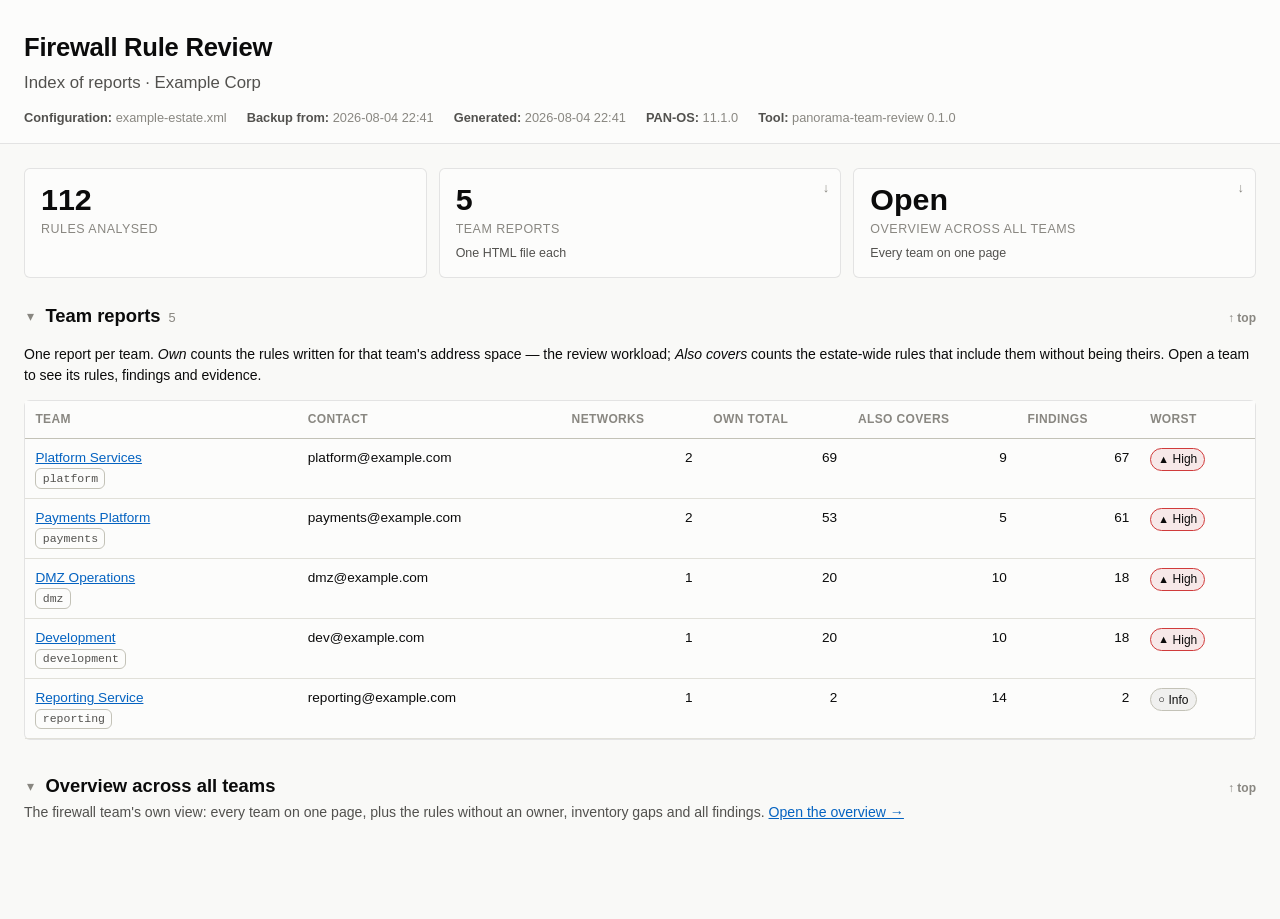
==== example/reports/index.html @ cd625370 "Write an index.html linking the HTML reports When HTML is among the output formats, a run now also w" ====
<!doctype html>
<html lang="en">
<head>
<meta charset="utf-8">
<meta name="viewport" content="width=device-width, initial-scale=1">
<title>Firewall Rule Review — Index</title>
<style>/* Report styling.
 *
 * Colour is used for status only, never as the sole carrier of meaning: every
 * severity and direction badge pairs its colour with an icon and a word, so the
 * report stays readable in greyscale print, in forced-colours mode, and for
 * readers with colour vision deficiency.
 *
 * Status steps and ink tokens follow a validated palette; both light and dark
 * are stepped deliberately rather than flipped.
 */

:root {
  --surface: #fcfcfb;
  --plane: #f9f9f7;
  --ink: #0b0b0b;
  --ink-secondary: #52514e;
  --ink-muted: #898781;
  --grid: #e1e0d9;
  --baseline: #c3c2b7;
  --border: rgba(11, 11, 11, 0.10);

  --status-critical: #d03b3b;
  --status-serious: #ec835a;
  --status-warning: #fab219;
  --status-good: #0ca30c;

  --tint-critical: rgba(208, 59, 59, 0.10);
  --tint-serious: rgba(236, 131, 90, 0.12);
  --tint-warning: rgba(250, 178, 25, 0.14);
  --tint-neutral: rgba(137, 135, 129, 0.10);

  --accent: #1f3864;
  --link: #0563c1;

  --radius: 6px;
  --gap: 1rem;
}

/* Dark mode is a deliberate second set of steps, not an inversion of the first.
 *
 * The same complete set is applied twice: once for viewers whose system asks
 * for dark, and once for viewers who pressed the theme button. Both must carry
 * *every* token -- an earlier version listed only the surfaces here, which left
 * the light-surface status tints on a dark background where they were nearly
 * invisible.
 *
 * The :not([data-theme="light"]) guard is what lets the button override a dark
 * system preference; without it the toggle would only work in one direction. */
@media (prefers-color-scheme: dark) {
  :root:not([data-theme="light"]) {
    --surface: #1a1a19;
    --plane: #0d0d0d;
    --ink: #ffffff;
    --ink-secondary: #c3c2b7;
    --ink-muted: #898781;
    --grid: #2c2c2a;
    --baseline: #383835;
    --border: rgba(255, 255, 255, 0.10);
    --tint-critical: rgba(208, 59, 59, 0.22);
    --tint-serious: rgba(236, 131, 90, 0.20);
    --tint-warning: rgba(250, 178, 25, 0.18);
    --tint-neutral: rgba(195, 194, 183, 0.10);
    --accent: #93b4ea;
    --link: #7fb4f5;
  }
}

:root[data-theme="dark"] {
  --surface: #1a1a19;
  --plane: #0d0d0d;
  --ink: #ffffff;
  --ink-secondary: #c3c2b7;
  --ink-muted: #898781;
  --grid: #2c2c2a;
  --baseline: #383835;
  --border: rgba(255, 255, 255, 0.10);
  --tint-critical: rgba(208, 59, 59, 0.22);
  --tint-serious: rgba(236, 131, 90, 0.20);
  --tint-warning: rgba(250, 178, 25, 0.18);
  --tint-neutral: rgba(195, 194, 183, 0.10);
  --accent: #93b4ea;
  --link: #7fb4f5;
}

* { box-sizing: border-box; }

body {
  margin: 0;
  padding: 0 0 4rem;
  background: var(--plane);
  color: var(--ink);
  font-family: -apple-system, BlinkMacSystemFont, "Segoe UI", "Noto Sans", Helvetica, Arial, sans-serif;
  font-size: 14px;
  line-height: 1.5;
}

.wrap {
  max-width: 1500px;
  margin: 0 auto;
  padding: 0 1.5rem;
}

/* --- header ------------------------------------------------------------- */

/* The header stays at the top of the window. Once a three-hundred-row table
 * has scrolled the title away there is nothing left saying whose report this
 * is, which matters most when several are open side by side. It shrinks to one
 * line as soon as the page moves, so the cost is a few pixels rather than a
 * banner permanently occupying a fifth of the screen. */
header.report {
  position: sticky;
  top: 0;
  z-index: 30;
  background: var(--surface);
  border-bottom: 1px solid var(--border);
  padding: 1.75rem 0 1rem;
  margin-bottom: 1.5rem;
  transition: padding 0.15s ease;
}

header.report h1 {
  margin: 0 0 0.25rem;
  font-size: 1.6rem;
  letter-spacing: -0.01em;
  transition: font-size 0.15s ease;
}

header.report .subject {
  font-size: 1.05rem;
  color: var(--ink-secondary);
  margin-bottom: 0.75rem;
}

header.report.compact { padding: 0.5rem 0 0.4rem; }
header.report.compact h1 { font-size: 1rem; display: inline; margin-right: 0.6rem; }
header.report.compact .subject { display: inline; font-size: 0.9rem; margin-bottom: 0; }
header.report.compact .provenance { display: none; }
header.report.compact nav.jump { margin-top: 0.35rem; }

.provenance {
  font-size: 0.8rem;
  color: var(--ink-muted);
  display: flex;
  flex-wrap: wrap;
  gap: 0.25rem 1.25rem;
}

.provenance b { font-weight: 600; color: var(--ink-secondary); }

/* --- jump navigation ----------------------------------------------------- */

nav.jump {
  display: flex;
  flex-wrap: wrap;
  gap: 0.3rem 0.5rem;
  margin-top: 0.75rem;
}

nav.jump a {
  font-size: 0.78rem;
  padding: 0.15rem 0.5rem;
  border: 1px solid var(--baseline);
  border-radius: 999px;
  text-decoration: none;
  color: var(--ink-secondary);
  white-space: nowrap;
}

nav.jump a:hover { border-color: var(--accent); color: var(--accent); }

/* Anchors have to clear the sticky header, or a jump link lands with its
 * heading hidden behind it. */
section.block, h2.part { scroll-margin-top: calc(var(--header-h, 5rem) + 1rem); }

/* --- stat tiles --------------------------------------------------------- */

.tiles {
  display: grid;
  grid-template-columns: repeat(auto-fit, minmax(150px, 1fr));
  gap: 0.75rem;
  margin-bottom: 1.5rem;
}

.tile {
  background: var(--surface);
  border: 1px solid var(--border);
  border-radius: var(--radius);
  padding: 0.9rem 1rem;
  position: relative;
  display: block;
}

/* A tile that counts something links to the section holding it. */
a.tile { text-decoration: none; color: inherit; }
a.tile:hover { border-color: var(--accent); }
a.tile:hover .value { color: var(--accent); }

.tile-go {
  position: absolute;
  top: 0.6rem;
  right: 0.7rem;
  font-size: 0.8rem;
  color: var(--ink-muted);
}

a.tile:hover .tile-go { color: var(--accent); }

.tile .value {
  font-size: 1.9rem;
  font-weight: 600;
  line-height: 1.1;
  font-variant-numeric: tabular-nums;
}

.tile .label {
  font-size: 0.78rem;
  color: var(--ink-muted);
  text-transform: uppercase;
  letter-spacing: 0.04em;
  margin-top: 0.2rem;
}

.tile .hint { font-size: 0.78rem; color: var(--ink-secondary); margin-top: 0.35rem; }
.tile.critical { border-left: 3px solid var(--status-critical); }
.tile.serious  { border-left: 3px solid var(--status-serious); }

/* --- callouts ----------------------------------------------------------- */

.callout {
  background: var(--surface);
  border: 1px solid var(--border);
  border-left: 3px solid var(--accent);
  border-radius: var(--radius);
  padding: 0.9rem 1.1rem;
  margin-bottom: 1.5rem;
}

.callout h2 { margin: 0 0 0.5rem; font-size: 0.95rem; }
.callout ul { margin: 0.3rem 0 0; padding-left: 1.1rem; }
.callout li { margin-bottom: 0.2rem; }
.callout.warn { border-left-color: var(--status-warning); }

/* --- controls ----------------------------------------------------------- */

/* Deliberately not sticky. The row worth keeping on screen while reading a
 * three-hundred-row table is the one naming the columns, not the filter box --
 * a filter is set once and then left alone, and two stacked bars eat the space
 * the table header needs. */
.controls {
  z-index: 20;
  background: var(--plane);
  padding: 0.75rem 0;
  border-bottom: 1px solid var(--border);
  display: flex;
  flex-wrap: wrap;
  gap: 0.5rem;
  align-items: center;
  margin-bottom: 1rem;
}

.controls input[type="search"] {
  flex: 1 1 260px;
  min-width: 200px;
  padding: 0.45rem 0.7rem;
  border: 1px solid var(--baseline);
  border-radius: var(--radius);
  background: var(--surface);
  color: var(--ink);
  font-size: 0.9rem;
}

.controls button {
  padding: 0.4rem 0.75rem;
  border: 1px solid var(--baseline);
  border-radius: var(--radius);
  background: var(--surface);
  color: var(--ink-secondary);
  cursor: pointer;
  font-size: 0.85rem;
}

.controls button[aria-pressed="true"] {
  background: var(--accent);
  border-color: var(--accent);
  color: #fff;
}

.controls .spacer { flex: 1 1 auto; }
.controls .count { font-size: 0.85rem; color: var(--ink-muted); }

/* --- parts -------------------------------------------------------------- */

/* The report is split into two parts that ask different things of the reader:
 * rules that are the team's to decide on, and rules that merely cover them.
 * The heading has to be unmistakably heavier than a section heading, or the
 * distinction reads as one more table among the others. */

h2.part {
  font-size: 1.35rem;
  margin: 2.5rem 0 0.15rem;
  padding-top: 1.1rem;
  border-top: 2px solid var(--baseline);
  display: flex;
  align-items: baseline;
  gap: 0.5rem;
}

p.part-lede {
  color: var(--ink-secondary);
  font-size: 0.95rem;
  margin: 0 0 1.25rem;
}

/* --- sections and tables ------------------------------------------------ */

section.block { margin-bottom: 2rem; }

section.block > h2 {
  font-size: 1.15rem;
  margin: 0 0 0.15rem;
  display: flex;
  align-items: baseline;
  gap: 0.5rem;
}

/* --- collapsible sections ------------------------------------------------ */

h2.section-head {
  display: flex;
  align-items: baseline;
  gap: 0.5rem;
  font-size: 1.15rem;
  margin: 0 0 0.15rem;
}

button.collapse {
  background: none;
  border: none;
  color: var(--ink-muted);
  cursor: pointer;
  padding: 0 0.2rem;
  font-size: 0.9rem;
  line-height: 1;
  align-self: center;
}

button.collapse:hover { color: var(--ink); }
.chevron { display: inline-block; transition: transform 0.15s ease; }
h2.section-head.collapsed .chevron { transform: rotate(-90deg); }

.section-title { flex: 0 1 auto; }

a.to-top {
  margin-left: auto;
  font-size: 0.75rem;
  color: var(--ink-muted);
  text-decoration: none;
  white-space: nowrap;
}

a.to-top:hover { color: var(--accent); }

section.block > .lede {
  color: var(--ink-secondary);
  font-size: 0.88rem;
  margin: 0 0 0.75rem;
}

.count-badge {
  font-size: 0.8rem;
  font-weight: 500;
  color: var(--ink-muted);
  font-variant-numeric: tabular-nums;
}

/* No overflow, and that is the whole point.
 *
 * `overflow-x: auto` forces `overflow-y` to `auto` as well, which makes this
 * element a scroll container -- and a sticky table header sticks to its nearest
 * scroll container, not to the window. Since this box has no height limit it
 * never scrolls vertically, so the header row had nothing to stick to and
 * scrolled away with the rest of the table. Leaving the page as the scrollport
 * is what makes the column names stay put.
 *
 * A rule table compresses to about 995px before its cells stop wrapping.
 * Narrower than that the page itself scrolls sideways, which is the deliberate
 * choice: an earlier version handed the overflow back to this element below
 * 1080px, and every reader in a half-width window or at 175% zoom lost the
 * column names without being told why. Keeping them is worth a horizontal
 * scrollbar on a window too narrow for the table anyway. */
.table-scroll {
  background: var(--surface);
  border: 1px solid var(--border);
  border-radius: var(--radius);
}

/* The asset and object lists sit above the rules, where they answer "is this
 * report even about the right networks?" -- but an inventory generated from a
 * network plan runs to hundreds of entries, and at full height it becomes a
 * wall the reader has to scroll past before reaching a single rule. Capping it
 * keeps the whole list available and the page navigable. This one *is* its own
 * scrollport, so its header sticks to the top of the box instead. */
.table-scroll.capped { max-height: 26rem; overflow-y: auto; }

/* Wide content must not push the page sideways *above* the width at which the
 * table stops fitting, so the wrapper is allowed to shrink with it. */
.wrap { min-width: 0; }

table {
  width: 100%;
  border-collapse: collapse;
  font-size: 0.85rem;
}

/* The column names follow the reader down the table. --header-h is the height
 * of the sticky page header, measured by the page itself; without the offset
 * the header row would slide underneath it. It defaults to zero so that a page
 * with no sticky header of its own -- the cross-team overview -- pins the
 * column names to the top of the window rather than to thin air. */
thead th {
  position: sticky;
  top: var(--header-h, 0px);
  z-index: 5;
  background: var(--surface);
  text-align: left;
  font-weight: 600;
  font-size: 0.75rem;
  text-transform: uppercase;
  letter-spacing: 0.03em;
  color: var(--ink-muted);
  padding: 0.6rem 0.65rem;
  border-bottom: 1px solid var(--baseline);
  /* The line and the lift both matter. `border-collapse: collapse` hands the
   * bottom border to whichever cell wins the collapse, so a scrolled-under row
   * can take it and leave the header welded to the first line of data -- which
   * is exactly how it looked. The first shadow redraws the rule unconditionally;
   * the second casts the header over the rows passing beneath it, so it reads
   * as a bar floating above the table instead of a row inside it. */
  box-shadow: 0 1px 0 var(--baseline), 0 6px 8px -6px rgba(0, 0, 0, 0.25);
  white-space: nowrap;
}

/* Inside a box that scrolls on its own -- the capped lists, and every table
 * once the viewport is too narrow for the columns -- the header sticks to that
 * box, so the page-header offset would push it down over the first rows. */
.table-scroll.capped thead th { top: 0; }

tbody td {
  padding: 0.55rem 0.65rem;
  border-bottom: 1px solid var(--grid);
  vertical-align: top;
}

tbody tr.rule-row:hover { background: var(--tint-neutral); }
tbody tr.disabled td { color: var(--ink-muted); font-style: italic; }
tbody tr.detail-row > td { background: var(--plane); padding: 0.9rem 1rem; }

/* --- policy blocks ------------------------------------------------------ */

/* Rules are grouped into the blocks the firewall evaluates as a unit, in the
 * order it evaluates them. The heading row carries the block's position, the
 * firewalls it reaches, and how many rules it holds in total -- the last one
 * being what tells a reader that rules they are not shown sit between the
 * ones they are. */

tbody tr.scope-row > td {
  background: var(--plane);
  border-top: 2px solid var(--baseline);
  border-bottom: 1px solid var(--baseline);
  padding: 0.5rem 0.65rem;
  font-size: 0.82rem;
}

tbody tr.scope-row:first-child > td { border-top: none; }

.scope-step {
  display: inline-block;
  min-width: 1.4rem;
  height: 1.4rem;
  line-height: 1.4rem;
  text-align: center;
  border-radius: 999px;
  background: var(--accent);
  color: var(--surface);
  font-size: 0.72rem;
  font-weight: 600;
  margin-right: 0.5rem;
  font-variant-numeric: tabular-nums;
}

.scope-title { font-weight: 600; margin-right: 0.6rem; }
.scope-reach { color: var(--ink-secondary); margin-right: 0.6rem; }
.scope-count { color: var(--ink-muted); font-size: 0.78rem; }

td.pos {
  color: var(--ink-muted);
  font-size: 0.78rem;
  width: 3.5rem;
}

.why {
  margin-top: 0.6rem;
  padding-top: 0.5rem;
  border-top: 1px solid var(--grid);
  font-size: 0.8rem;
  color: var(--ink-secondary);
}

td.addr, td.svc {
  font-family: ui-monospace, SFMono-Regular, "SF Mono", Menlo, Consolas, monospace;
  font-size: 0.8rem;
  max-width: 340px;
  word-break: break-word;
}

/* --- object names, addresses behind them --------------------------------- */

/* A cell of resolved addresses is unreadable to everyone outside the network
 * team and is not what a change request cites. The object name leads; the
 * addresses live in the tooltip. The dotted underline is what says a tooltip
 * is there -- without it nobody hovers. */
td.objs {
  max-width: 320px;
  word-break: break-word;
  font-size: 0.82rem;
}

.named {
  border-bottom: 1px dotted var(--baseline);
  cursor: help;
}

.named:hover { border-bottom-color: var(--accent); color: var(--accent); }

.literal {
  font-family: ui-monospace, SFMono-Regular, "SF Mono", Menlo, Consolas, monospace;
  font-size: 0.78rem;
}

.more { color: var(--ink-muted); font-size: 0.78rem; }

td.name { font-weight: 500; min-width: 180px; }
td.num { text-align: right; font-variant-numeric: tabular-nums; white-space: nowrap; }

.toggle {
  background: none;
  border: none;
  color: var(--link);
  cursor: pointer;
  padding: 0;
  font-size: 0.8rem;
  text-decoration: underline;
}

/* --- badges: colour is always paired with an icon and a word ------------- */

.badge {
  display: inline-flex;
  align-items: center;
  gap: 0.3em;
  padding: 0.1rem 0.45rem;
  border-radius: 999px;
  font-size: 0.75rem;
  font-weight: 500;
  white-space: nowrap;
  border: 1px solid transparent;
}

.badge .icon { font-size: 0.9em; line-height: 1; }

.sev-high     { background: var(--tint-critical); border-color: var(--status-critical); }
.sev-medium   { background: var(--tint-serious);  border-color: var(--status-serious); }
.sev-low      { background: var(--tint-warning);  border-color: var(--status-warning); }
.sev-info     { background: var(--tint-neutral);  border-color: var(--baseline); }

/* A rule that blocks traffic must not read like one that permits it. This is
 * the one badge that is loud on purpose. */
.action-block {
  background: var(--tint-critical);
  border-color: var(--status-critical);
  font-weight: 600;
  text-transform: uppercase;
  letter-spacing: 0.02em;
}

.dir-inbound  { background: var(--tint-neutral); border-color: var(--baseline); }
.dir-outbound { background: var(--tint-neutral); border-color: var(--baseline); }
.dir-internal { background: var(--tint-neutral); border-color: var(--baseline); }
.dir-related  { background: var(--tint-neutral); border-color: var(--baseline); }

.pill {
  display: inline-block;
  padding: 0.05rem 0.4rem;
  border: 1px solid var(--baseline);
  border-radius: var(--radius);
  font-size: 0.72rem;
  color: var(--ink-secondary);
  margin-right: 0.25rem;
  white-space: nowrap;
}

.pill.mono { font-family: ui-monospace, Menlo, Consolas, monospace; }

a { color: var(--link); }
a.ticket { font-weight: 500; white-space: nowrap; }

/* --- detail panel ------------------------------------------------------- */

.detail-grid {
  display: grid;
  grid-template-columns: repeat(auto-fit, minmax(260px, 1fr));
  gap: 0.9rem 1.5rem;
}

.detail-grid dt {
  font-size: 0.72rem;
  text-transform: uppercase;
  letter-spacing: 0.03em;
  color: var(--ink-muted);
  margin-bottom: 0.15rem;
}

.detail-grid dd {
  margin: 0 0 0.6rem;
  font-size: 0.85rem;
  word-break: break-word;
}

.detail-grid dd.mono {
  font-family: ui-monospace, Menlo, Consolas, monospace;
  font-size: 0.8rem;
}

/* A rule description is a change log, one entry per line. Collapsing the line
 * breaks makes the ticket from one entry read as though it belonged to the
 * date of the next. */
.detail-grid dd.pre { white-space: pre-wrap; }

.finding-item {
  border-left: 3px solid var(--baseline);
  padding: 0.35rem 0 0.35rem 0.7rem;
  margin-bottom: 0.5rem;
}

.finding-item.high   { border-left-color: var(--status-critical); }
.finding-item.medium { border-left-color: var(--status-serious); }
.finding-item.low    { border-left-color: var(--status-warning); }

.finding-item .rec { color: var(--ink-secondary); font-size: 0.82rem; }

.empty {
  padding: 1.1rem;
  text-align: center;
  color: var(--ink-muted);
  background: var(--surface);
  border: 1px dashed var(--baseline);
  border-radius: var(--radius);
  font-size: 0.88rem;
}

footer.report {
  margin-top: 2.5rem;
  padding-top: 1rem;
  border-top: 1px solid var(--border);
  font-size: 0.78rem;
  color: var(--ink-muted);
}

.hidden { display: none !important; }

@media print {
  .controls, .toggle { display: none !important; }
  body { background: #fff; color: #000; font-size: 10pt; }
  .table-scroll { overflow: visible; border: none; }
  tbody tr { page-break-inside: avoid; }
  section.block { page-break-before: auto; }
}

/* Sub-headings inside a section, for a check that reports two distinct kinds
 * of finding under one roof. */
h3.gap-head {
  display: flex;
  align-items: baseline;
  gap: 0.5rem;
  font-size: 0.98rem;
  margin: 1.4rem 0 0.15rem;
}
</style>
</head>
<body>
<a id="top"></a>

<header class="report" id="page-header">
  <div class="wrap">
    <h1>Firewall Rule Review</h1>
    <div class="subject">Index of reports · Example Corp</div>
    <div class="provenance">
      <span><b>Configuration:</b> example-estate.xml</span>
<span><b>Backup from:</b> 2026-08-04 22:41</span>      <span><b>Generated:</b> 2026-08-04 22:41</span>
<span><b>PAN-OS:</b> 11.1.0</span>      <span><b>Tool:</b> panorama-team-review 0.1.0</span>
    </div>
  </div>
</header>

<div class="wrap">

  <div class="tiles">
    <div class="tile ">
  <div class="value">112</div>
  <div class="label">Rules analysed</div>
</div>

    <a class="tile " href="#s-teams">
  <div class="value">5</div>
  <div class="label">Team reports</div>
<div class="hint">One HTML file each</div>  <span class="tile-go" aria-hidden="true">↓</span>
</a>

    <a class="tile " href="00_OVERVIEW_all-teams.html">
  <div class="value">Open</div>
  <div class="label">Overview across all teams</div>
<div class="hint">Every team on one page</div>  <span class="tile-go" aria-hidden="true">↓</span>
</a>

  </div>

  <section class="block" id="s-teams">
    <h2 class="section-head">
  <button class="collapse" data-collapse="teams" aria-expanded="true"
          aria-controls="s-teams" title="Collapse or expand this section">
    <span class="chevron" aria-hidden="true">▾</span>
  </button>
  <span class="section-title">Team reports</span>
<span class="count-badge">5</span>  <a class="to-top" href="#top" title="Back to the top of the report">↑ top</a>
</h2>

    <div class="collapsible" data-body="teams">
      <p class="lede">
        One report per team. <em>Own</em> counts the rules written for that team's address space —
        the review workload; <em>Also covers</em> counts the estate-wide rules that include them
        without being theirs. Open a team to see its rules, findings and evidence.
      </p>
      <div class="table-scroll">
        <table>
          <thead><tr>
            <th>Team</th><th>Contact</th><th class="num">Networks</th>
            <th class="num">Own total</th><th class="num">Also covers</th>
            <th class="num">Findings</th><th>Worst</th>
          </tr></thead>
          <tbody>
            <tr>
              <td class="name"><a href="platform_firewall-review.html">Platform Services</a><br><span class="pill mono">platform</span></td>
              <td>platform@example.com</td>
              <td class="num">2</td>
              <td class="num">69</td>
              <td class="num">9</td>
              <td class="num">67</td>
              <td><span class="badge sev-high"><span class="icon" aria-hidden="true">▲</span>High</span>              </td>
            </tr>
            <tr>
              <td class="name"><a href="payments_firewall-review.html">Payments Platform</a><br><span class="pill mono">payments</span></td>
              <td>payments@example.com</td>
              <td class="num">2</td>
              <td class="num">53</td>
              <td class="num">5</td>
              <td class="num">61</td>
              <td><span class="badge sev-high"><span class="icon" aria-hidden="true">▲</span>High</span>              </td>
            </tr>
            <tr>
              <td class="name"><a href="dmz_firewall-review.html">DMZ Operations</a><br><span class="pill mono">dmz</span></td>
              <td>dmz@example.com</td>
              <td class="num">1</td>
              <td class="num">20</td>
              <td class="num">10</td>
              <td class="num">18</td>
              <td><span class="badge sev-high"><span class="icon" aria-hidden="true">▲</span>High</span>              </td>
            </tr>
            <tr>
              <td class="name"><a href="development_firewall-review.html">Development</a><br><span class="pill mono">development</span></td>
              <td>dev@example.com</td>
              <td class="num">1</td>
              <td class="num">20</td>
              <td class="num">10</td>
              <td class="num">18</td>
              <td><span class="badge sev-high"><span class="icon" aria-hidden="true">▲</span>High</span>              </td>
            </tr>
            <tr>
              <td class="name"><a href="reporting_firewall-review.html">Reporting Service</a><br><span class="pill mono">reporting</span></td>
              <td>reporting@example.com</td>
              <td class="num">1</td>
              <td class="num">2</td>
              <td class="num">14</td>
              <td class="num">2</td>
              <td><span class="badge sev-info"><span class="icon" aria-hidden="true">○</span>Info</span>              </td>
            </tr>
          </tbody>
        </table>
      </div>
    </div>
  </section>

  <section class="block" id="s-overview">
    <h2 class="section-head">
  <button class="collapse" data-collapse="overview" aria-expanded="true"
          aria-controls="s-overview" title="Collapse or expand this section">
    <span class="chevron" aria-hidden="true">▾</span>
  </button>
  <span class="section-title">Overview across all teams</span>
  <a class="to-top" href="#top" title="Back to the top of the report">↑ top</a>
</h2>

    <p class="lede">
      The firewall team's own view: every team on one page, plus the rules without an owner,
      inventory gaps and all findings. <a href="00_OVERVIEW_all-teams.html">Open the overview →</a>
    </p>
  </section>

</div>
</body>
</html>
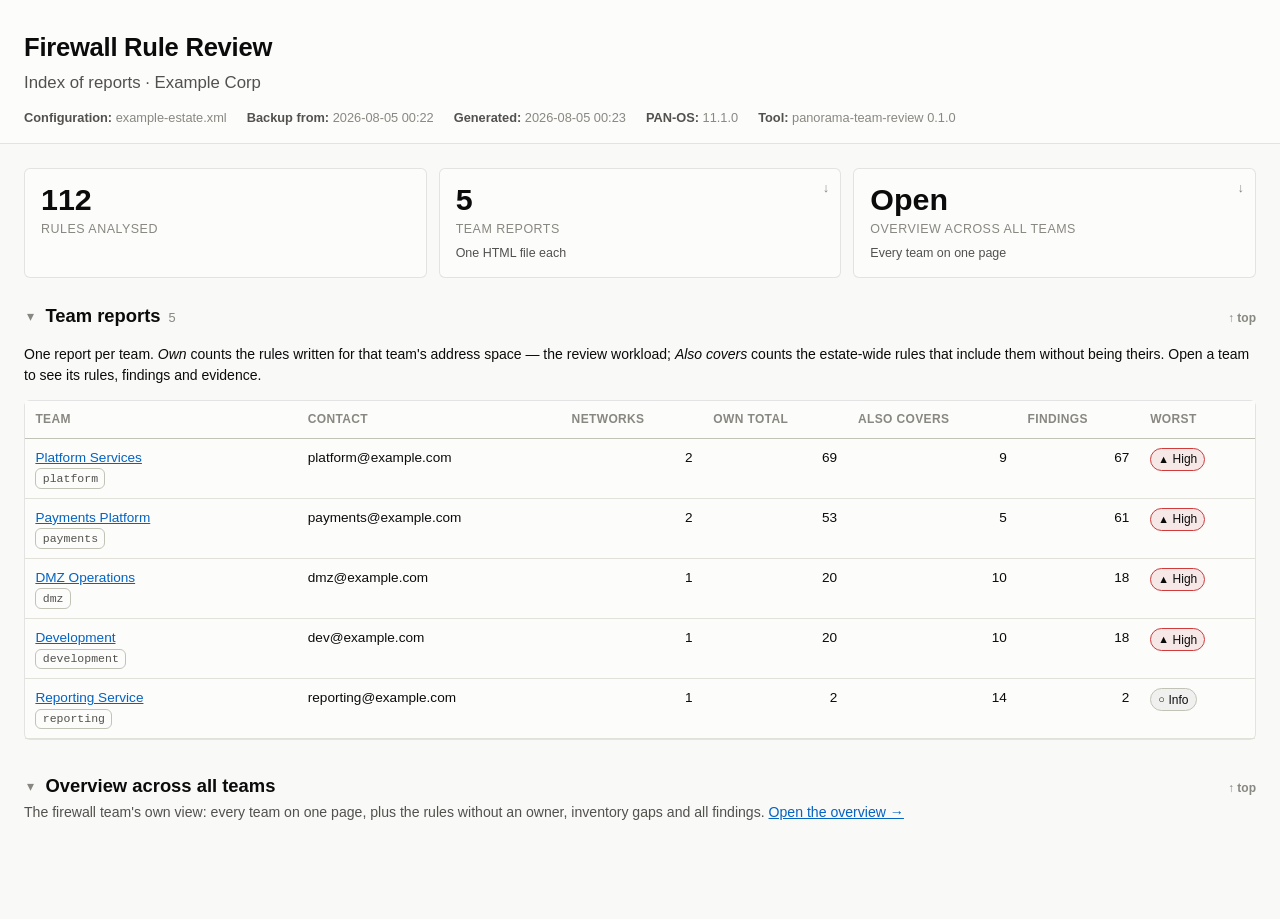
==== commit 787547e5: "Order PDF and Excel address columns by direction, as the HTML report does The HTML report reads each" ====
--- a/example/reports/index.html
+++ b/example/reports/index.html
@@ -702,7 +702,7 @@
     <div class="subject">Index of reports · Example Corp</div>
     <div class="provenance">
       <span><b>Configuration:</b> example-estate.xml</span>
-<span><b>Backup from:</b> 2026-08-04 22:41</span>      <span><b>Generated:</b> 2026-08-04 22:41</span>
+<span><b>Backup from:</b> 2026-08-05 00:22</span>      <span><b>Generated:</b> 2026-08-05 00:23</span>
 <span><b>PAN-OS:</b> 11.1.0</span>      <span><b>Tool:</b> panorama-team-review 0.1.0</span>
     </div>
   </div>
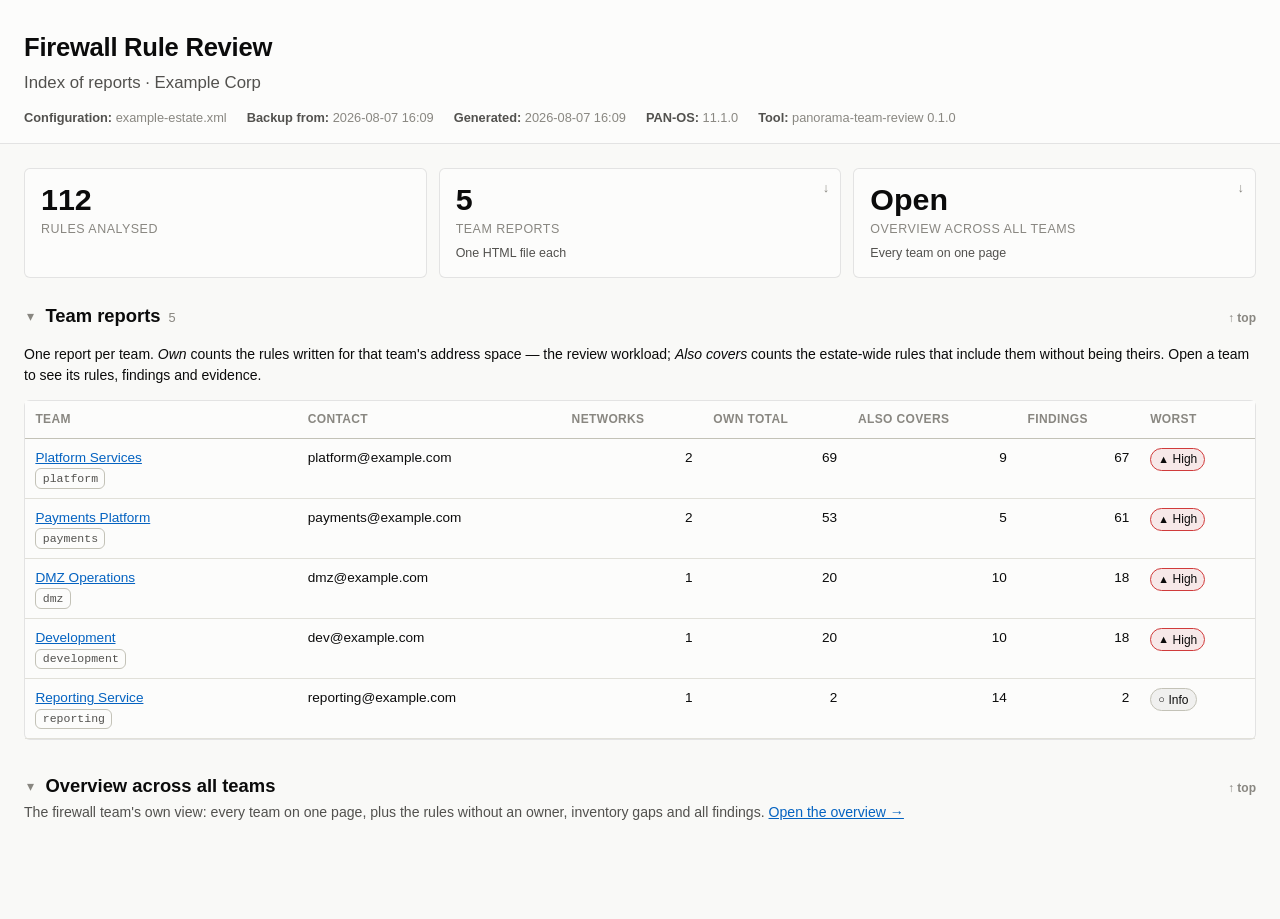
==== commit 79c11d21: "Split the covering rules out of the JSON's direction lists The HTML and Excel reports have always ke" ====
--- a/example/reports/index.html
+++ b/example/reports/index.html
@@ -702,7 +702,7 @@
     <div class="subject">Index of reports · Example Corp</div>
     <div class="provenance">
       <span><b>Configuration:</b> example-estate.xml</span>
-<span><b>Backup from:</b> 2026-08-05 00:22</span>      <span><b>Generated:</b> 2026-08-05 00:23</span>
+<span><b>Backup from:</b> 2026-08-07 16:09</span>      <span><b>Generated:</b> 2026-08-07 16:09</span>
 <span><b>PAN-OS:</b> 11.1.0</span>      <span><b>Tool:</b> panorama-team-review 0.1.0</span>
     </div>
   </div>
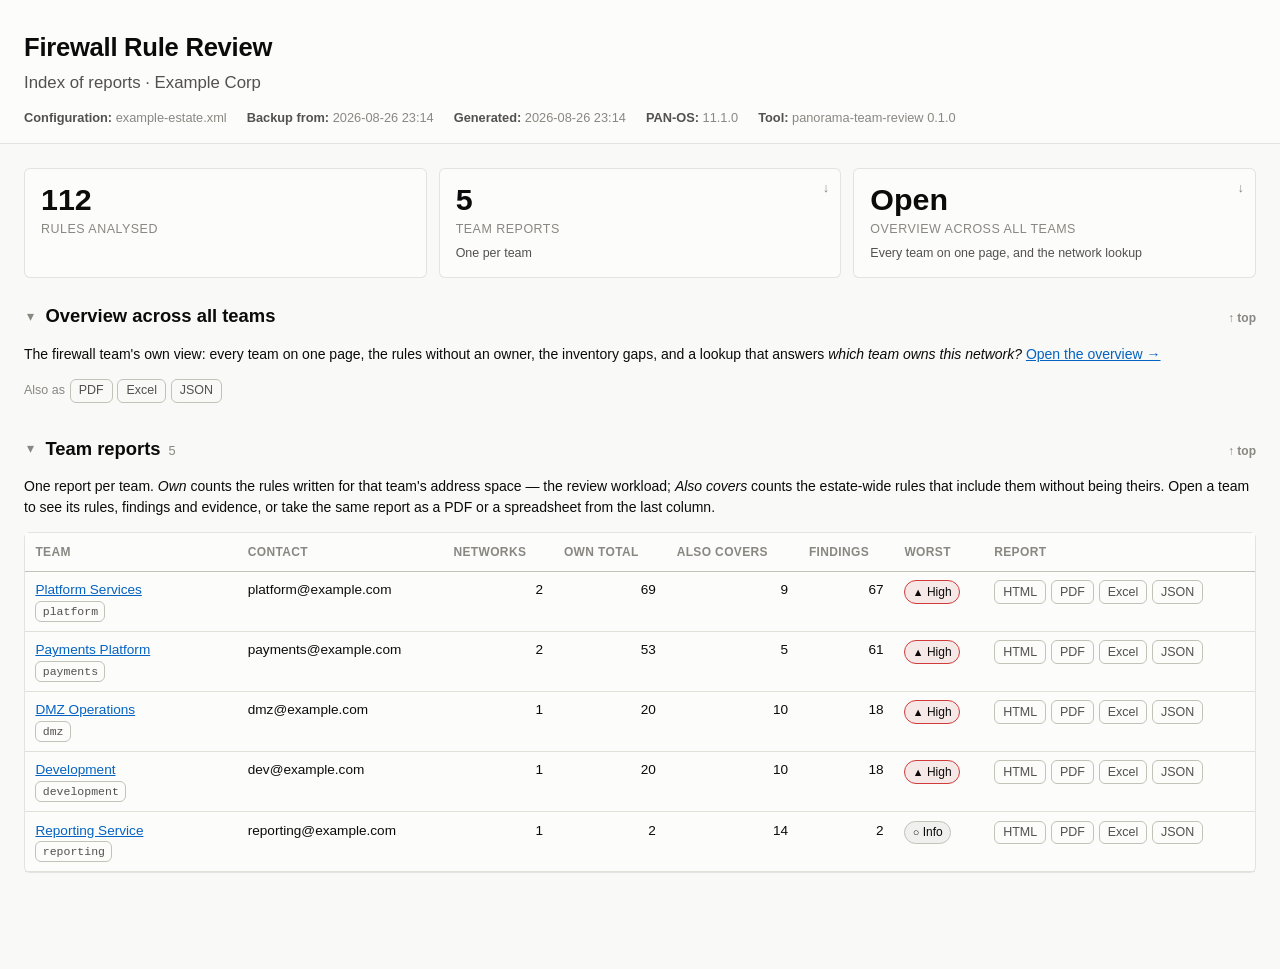
==== commit 0aff96b2: "Let a reader get from a network, or a file, to the team that owns it Four things a reader could not " ====
--- a/example/reports/index.html
+++ b/example/reports/index.html
@@ -141,6 +141,7 @@
 header.report.compact h1 { font-size: 1rem; display: inline; margin-right: 0.6rem; }
 header.report.compact .subject { display: inline; font-size: 0.9rem; margin-bottom: 0; }
 header.report.compact .provenance { display: none; }
+header.report.compact .siblings { display: none; }
 header.report.compact nav.jump { margin-top: 0.35rem; }
 
 .provenance {
@@ -152,6 +153,42 @@
 }
 
 .provenance b { font-weight: 600; color: var(--ink-secondary); }
+
+/* --- the same document, in its other formats ----------------------------- */
+
+/* One review is four files: a page, a PDF, a workbook, a JSON record. The links
+ * between them are deliberately quiet -- small outlined pills under the title,
+ * never a toolbar. Nobody opens a report in order to change its format; they do
+ * it afterwards, to forward what they just read. */
+
+.siblings {
+  display: flex;
+  flex-wrap: wrap;
+  align-items: center;
+  gap: 0.4rem 0.75rem;
+  margin-top: 0.6rem;
+}
+
+.formats {
+  display: inline-flex;
+  flex-wrap: wrap;
+  align-items: center;
+  gap: 0.3rem;
+}
+
+.formats-label { font-size: 0.78rem; color: var(--ink-muted); }
+
+a.format {
+  font-size: 0.78rem;
+  padding: 0.1rem 0.5rem;
+  border: 1px solid var(--baseline);
+  border-radius: var(--radius);
+  text-decoration: none;
+  color: var(--ink-secondary);
+  white-space: nowrap;
+}
+
+a.format:hover { border-color: var(--link); color: var(--link); }
 
 /* --- jump navigation ----------------------------------------------------- */
 
@@ -293,6 +330,12 @@
 
 .controls .spacer { flex: 1 1 auto; }
 .controls .count { font-size: 0.85rem; color: var(--ink-muted); }
+
+/* The address lookup answers into this. It is empty until something is typed:
+ * an empty result table under an empty box reads as "no team owns anything". */
+.lookup-results:empty { display: none; }
+.lookup-results { margin-top: 0.75rem; }
+.lookup-results .lede { margin: 0.25rem 0 0; }
 
 /* --- parts -------------------------------------------------------------- */
 
@@ -696,13 +739,14 @@
 <body>
 <a id="top"></a>
 
+
 <header class="report" id="page-header">
   <div class="wrap">
     <h1>Firewall Rule Review</h1>
     <div class="subject">Index of reports · Example Corp</div>
     <div class="provenance">
       <span><b>Configuration:</b> example-estate.xml</span>
-<span><b>Backup from:</b> 2026-08-07 16:09</span>      <span><b>Generated:</b> 2026-08-07 16:09</span>
+<span><b>Backup from:</b> 2026-08-26 23:14</span>      <span><b>Generated:</b> 2026-08-26 23:14</span>
 <span><b>PAN-OS:</b> 11.1.0</span>      <span><b>Tool:</b> panorama-team-review 0.1.0</span>
     </div>
   </div>
@@ -719,16 +763,37 @@
     <a class="tile " href="#s-teams">
   <div class="value">5</div>
   <div class="label">Team reports</div>
-<div class="hint">One HTML file each</div>  <span class="tile-go" aria-hidden="true">↓</span>
+<div class="hint">One per team</div>  <span class="tile-go" aria-hidden="true">↓</span>
 </a>
 
     <a class="tile " href="00_OVERVIEW_all-teams.html">
   <div class="value">Open</div>
   <div class="label">Overview across all teams</div>
-<div class="hint">Every team on one page</div>  <span class="tile-go" aria-hidden="true">↓</span>
+<div class="hint">Every team on one page, and the network lookup</div>  <span class="tile-go" aria-hidden="true">↓</span>
 </a>
 
   </div>
+
+  <section class="block" id="s-overview">
+    <h2 class="section-head">
+  <button class="collapse" data-collapse="overview" aria-expanded="true"
+          aria-controls="s-overview" title="Collapse or expand this section">
+    <span class="chevron" aria-hidden="true">▾</span>
+  </button>
+  <span class="section-title">Overview across all teams</span>
+  <a class="to-top" href="#top" title="Back to the top of the report">↑ top</a>
+</h2>
+
+    <div class="collapsible" data-body="overview">
+      <p class="lede">
+        The firewall team's own view: every team on one page, the rules without an owner,
+        the inventory gaps, and a lookup that answers <em>which team owns this network?</em>
+        <a href="00_OVERVIEW_all-teams.html">Open the overview →</a>
+      </p>
+      <span class="formats"><span class="formats-label">Also as</span><a class="format" href="00_OVERVIEW_all-teams.pdf">PDF</a><a class="format" href="00_OVERVIEW_all-teams.xlsx">Excel</a><a class="format" href="00_OVERVIEW_all-teams.json.gz">JSON</a></span>
+
+    </div>
+  </section>
 
   <section class="block" id="s-teams">
     <h2 class="section-head">
@@ -744,60 +809,81 @@
       <p class="lede">
         One report per team. <em>Own</em> counts the rules written for that team's address space —
         the review workload; <em>Also covers</em> counts the estate-wide rules that include them
-        without being theirs. Open a team to see its rules, findings and evidence.
+        without being theirs. Open a team to see its rules, findings and evidence, or take the
+        same report as a PDF or a spreadsheet from the last column.
       </p>
       <div class="table-scroll">
         <table>
           <thead><tr>
             <th>Team</th><th>Contact</th><th class="num">Networks</th>
             <th class="num">Own total</th><th class="num">Also covers</th>
-            <th class="num">Findings</th><th>Worst</th>
+            <th class="num">Findings</th><th>Worst</th><th>Report</th>
           </tr></thead>
           <tbody>
             <tr>
-              <td class="name"><a href="platform_firewall-review.html">Platform Services</a><br><span class="pill mono">platform</span></td>
+              <td class="name">
+<a href="platform_firewall-review.html">Platform Services</a>                <br><span class="pill mono">platform</span>
+              </td>
               <td>platform@example.com</td>
               <td class="num">2</td>
               <td class="num">69</td>
               <td class="num">9</td>
               <td class="num">67</td>
               <td><span class="badge sev-high"><span class="icon" aria-hidden="true">▲</span>High</span>              </td>
+              <td><span class="formats"><a class="format" href="platform_firewall-review.html">HTML</a><a class="format" href="platform_firewall-review.pdf">PDF</a><a class="format" href="platform_firewall-review.xlsx">Excel</a><a class="format" href="platform_firewall-review.json.gz">JSON</a></span>
+</td>
             </tr>
             <tr>
-              <td class="name"><a href="payments_firewall-review.html">Payments Platform</a><br><span class="pill mono">payments</span></td>
+              <td class="name">
+<a href="payments_firewall-review.html">Payments Platform</a>                <br><span class="pill mono">payments</span>
+              </td>
               <td>payments@example.com</td>
               <td class="num">2</td>
               <td class="num">53</td>
               <td class="num">5</td>
               <td class="num">61</td>
               <td><span class="badge sev-high"><span class="icon" aria-hidden="true">▲</span>High</span>              </td>
+              <td><span class="formats"><a class="format" href="payments_firewall-review.html">HTML</a><a class="format" href="payments_firewall-review.pdf">PDF</a><a class="format" href="payments_firewall-review.xlsx">Excel</a><a class="format" href="payments_firewall-review.json.gz">JSON</a></span>
+</td>
             </tr>
             <tr>
-              <td class="name"><a href="dmz_firewall-review.html">DMZ Operations</a><br><span class="pill mono">dmz</span></td>
+              <td class="name">
+<a href="dmz_firewall-review.html">DMZ Operations</a>                <br><span class="pill mono">dmz</span>
+              </td>
               <td>dmz@example.com</td>
               <td class="num">1</td>
               <td class="num">20</td>
               <td class="num">10</td>
               <td class="num">18</td>
               <td><span class="badge sev-high"><span class="icon" aria-hidden="true">▲</span>High</span>              </td>
+              <td><span class="formats"><a class="format" href="dmz_firewall-review.html">HTML</a><a class="format" href="dmz_firewall-review.pdf">PDF</a><a class="format" href="dmz_firewall-review.xlsx">Excel</a><a class="format" href="dmz_firewall-review.json.gz">JSON</a></span>
+</td>
             </tr>
             <tr>
-              <td class="name"><a href="development_firewall-review.html">Development</a><br><span class="pill mono">development</span></td>
+              <td class="name">
+<a href="development_firewall-review.html">Development</a>                <br><span class="pill mono">development</span>
+              </td>
               <td>dev@example.com</td>
               <td class="num">1</td>
               <td class="num">20</td>
               <td class="num">10</td>
               <td class="num">18</td>
               <td><span class="badge sev-high"><span class="icon" aria-hidden="true">▲</span>High</span>              </td>
+              <td><span class="formats"><a class="format" href="development_firewall-review.html">HTML</a><a class="format" href="development_firewall-review.pdf">PDF</a><a class="format" href="development_firewall-review.xlsx">Excel</a><a class="format" href="development_firewall-review.json.gz">JSON</a></span>
+</td>
             </tr>
             <tr>
-              <td class="name"><a href="reporting_firewall-review.html">Reporting Service</a><br><span class="pill mono">reporting</span></td>
+              <td class="name">
+<a href="reporting_firewall-review.html">Reporting Service</a>                <br><span class="pill mono">reporting</span>
+              </td>
               <td>reporting@example.com</td>
               <td class="num">1</td>
               <td class="num">2</td>
               <td class="num">14</td>
               <td class="num">2</td>
               <td><span class="badge sev-info"><span class="icon" aria-hidden="true">○</span>Info</span>              </td>
+              <td><span class="formats"><a class="format" href="reporting_firewall-review.html">HTML</a><a class="format" href="reporting_firewall-review.pdf">PDF</a><a class="format" href="reporting_firewall-review.xlsx">Excel</a><a class="format" href="reporting_firewall-review.json.gz">JSON</a></span>
+</td>
             </tr>
           </tbody>
         </table>
@@ -805,22 +891,25 @@
     </div>
   </section>
 
-  <section class="block" id="s-overview">
-    <h2 class="section-head">
-  <button class="collapse" data-collapse="overview" aria-expanded="true"
-          aria-controls="s-overview" title="Collapse or expand this section">
-    <span class="chevron" aria-hidden="true">▾</span>
-  </button>
-  <span class="section-title">Overview across all teams</span>
-  <a class="to-top" href="#top" title="Back to the top of the report">↑ top</a>
-</h2>
-
-    <p class="lede">
-      The firewall team's own view: every team on one page, plus the rules without an owner,
-      inventory gaps and all findings. <a href="00_OVERVIEW_all-teams.html">Open the overview →</a>
-    </p>
-  </section>
-
 </div>
+
+<script>
+(function () {
+  "use strict";
+  document.querySelectorAll("button.collapse").forEach(function (button) {
+    button.addEventListener("click", function () {
+      var body = document.querySelector(
+        '.collapsible[data-body="' + button.getAttribute("data-collapse") + '"]');
+      if (!body) return;
+      var collapsed = button.getAttribute("aria-expanded") === "true";
+      body.classList.toggle("hidden", collapsed);
+      button.setAttribute("aria-expanded", collapsed ? "false" : "true");
+      var head = button.closest(".section-head");
+      if (head) head.classList.toggle("collapsed", collapsed);
+    });
+  });
+})();
+</script>
+
 </body>
 </html>
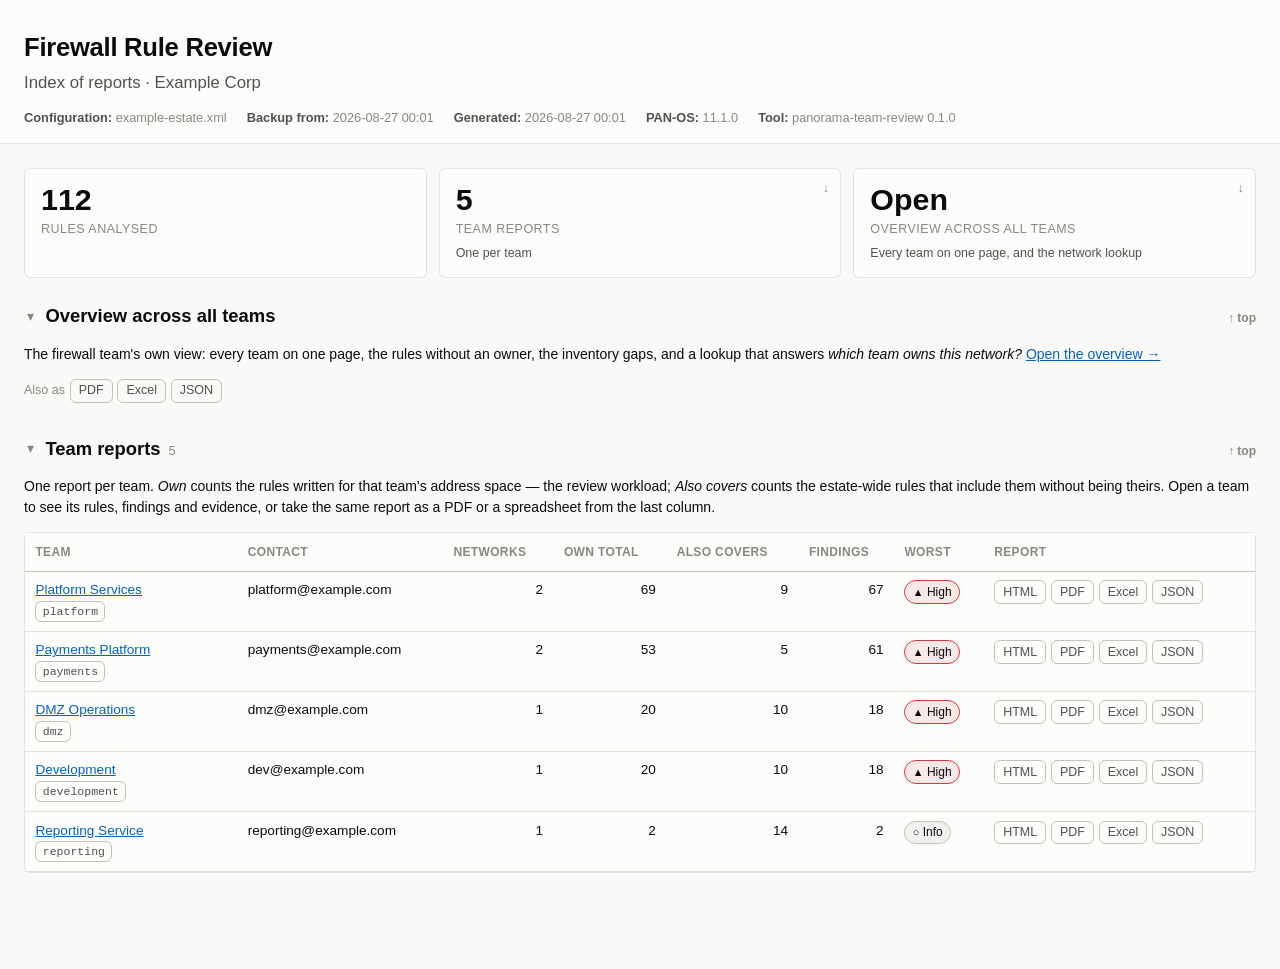
==== commit e8718894: "Report an inventory gap only where a rule actually reaches the object The check's claim is that rule" ====
--- a/example/reports/index.html
+++ b/example/reports/index.html
@@ -746,7 +746,7 @@
     <div class="subject">Index of reports · Example Corp</div>
     <div class="provenance">
       <span><b>Configuration:</b> example-estate.xml</span>
-<span><b>Backup from:</b> 2026-08-26 23:14</span>      <span><b>Generated:</b> 2026-08-26 23:14</span>
+<span><b>Backup from:</b> 2026-08-27 00:01</span>      <span><b>Generated:</b> 2026-08-27 00:01</span>
 <span><b>PAN-OS:</b> 11.1.0</span>      <span><b>Tool:</b> panorama-team-review 0.1.0</span>
     </div>
   </div>
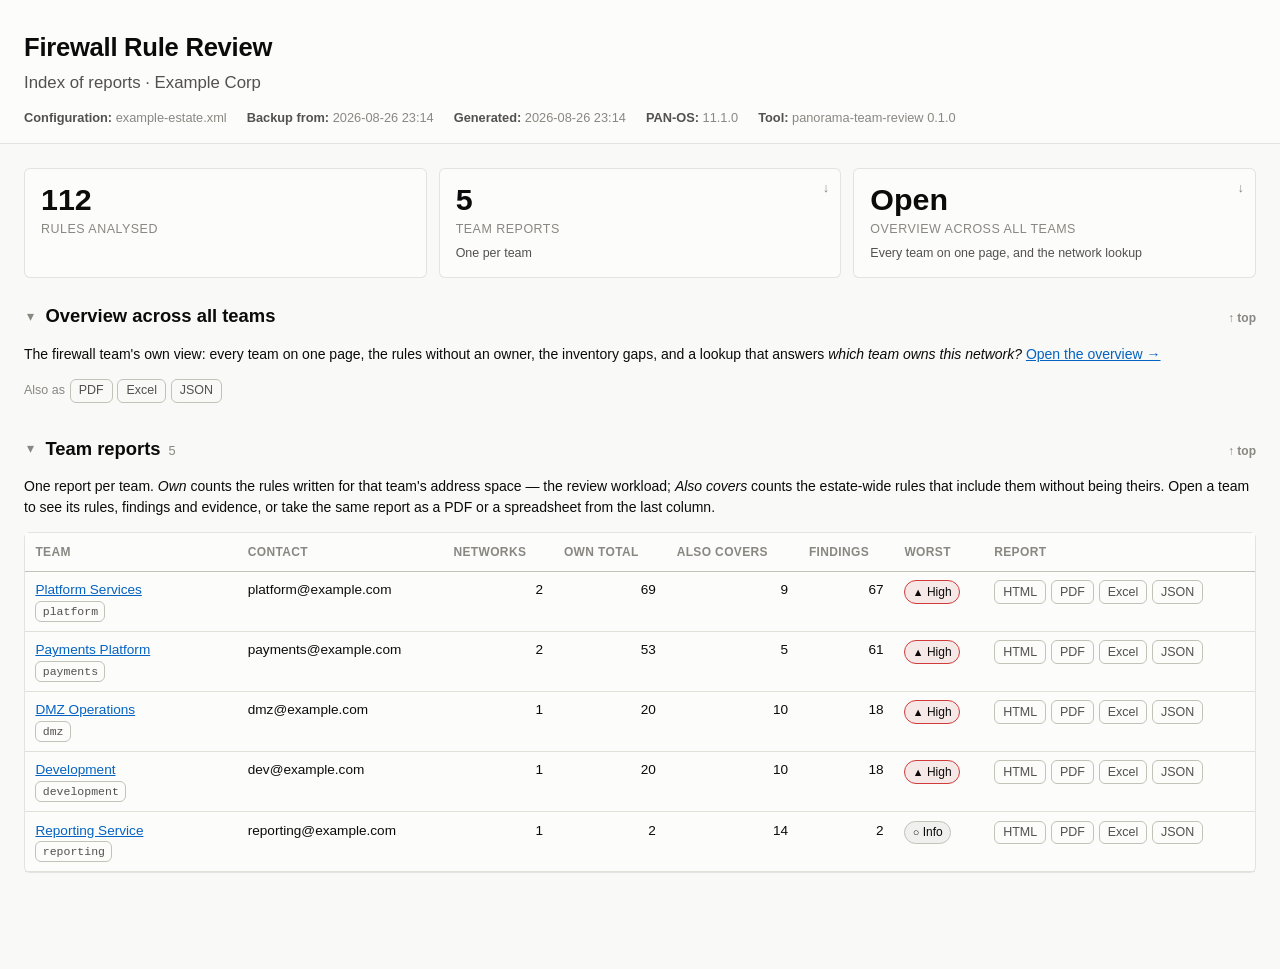
==== commit 13ed4eba: "ci: bump pre-commit hook revisions" ====
--- a/example/reports/index.html
+++ b/example/reports/index.html
@@ -746,7 +746,7 @@
     <div class="subject">Index of reports · Example Corp</div>
     <div class="provenance">
       <span><b>Configuration:</b> example-estate.xml</span>
-<span><b>Backup from:</b> 2026-08-27 00:01</span>      <span><b>Generated:</b> 2026-08-27 00:01</span>
+<span><b>Backup from:</b> 2026-08-26 23:14</span>      <span><b>Generated:</b> 2026-08-26 23:14</span>
 <span><b>PAN-OS:</b> 11.1.0</span>      <span><b>Tool:</b> panorama-team-review 0.1.0</span>
     </div>
   </div>
@@ -912,4 +912,4 @@
 </script>
 
 </body>
-</html>+</html>
